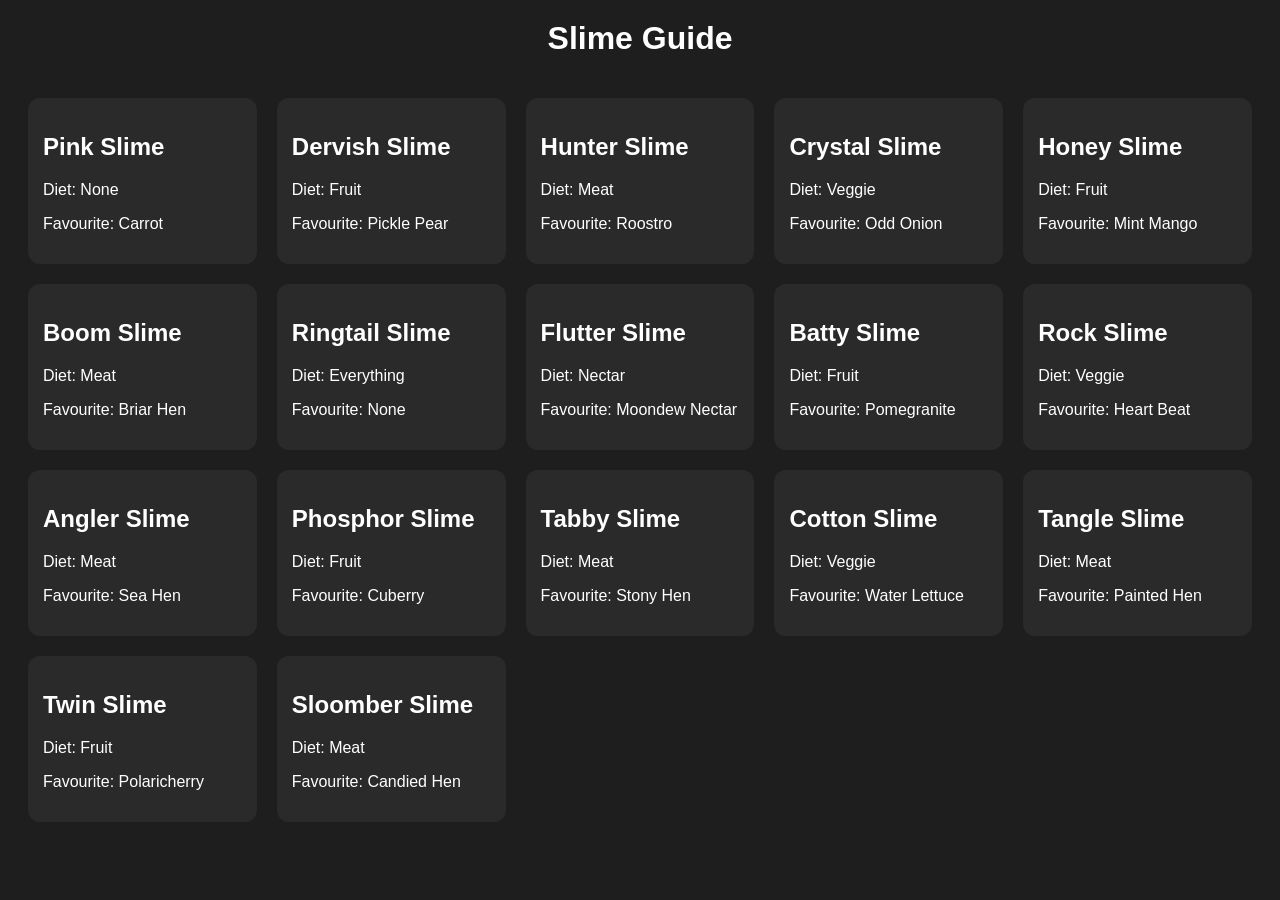
==== index.html @ 5b0cf9a5 "initial commit" ====
<!doctype html>
<html lang="en">
  <head>
    <meta charset="UTF-8" />
    <meta name="viewport" content="width=device-width, initial-scale=1.0" />
    <title>Slime Guide</title>
    <link rel="stylesheet" href="style.css" />
  </head>

  <body>
    <h1>Slime Guide</h1>
    </div>

    <main id="app"></main>

    <script src="main.js"></script>
  </body>
</html>
---- style.css ----
body {
  background: #1e1e1e;
  color: white;
  font-family: sans-serif;
}

header {
  padding: 20px;
  text-align: center;
}

#app {
  display: grid;
  grid-template-columns: repeat(auto-fill, minmax(220px, 1fr));
  gap: 20px;
  padding: 20px;
}
.card {
  background: #2a2a2a;
  border-radius: 12px;
  padding: 15px;
  transition: 0.2s;
}

.card:hover {
  transform: scale(1.03);
}

.card img {
  width: 100%;
  border-radius: 8px;
}

.tag {
  background: #444;
  padding: 4px 8px;
  border-radius: 6px;
  display: inline-block;
  margin-top: 5px;
}
.tabs {
  display: flex;
  justify-content: center;
  gap: 10px;
}
input {
  padding: 10px;
  width: 300px;
  border-radius: 8px;
  border: none;
  
  background: #2a2a2a;
  color: white;
} 
.tabs button {
  padding: 10px 16px;
  border: none;
  border-radius: 8px;

  background: #2a2a2a;
  color: white;

  cursor: pointer;
}
.tabs button:hover {
  background: #3a3a3a;
}
.tabs button.active {
  background: #1e90ff;
}

h1 {
  text-align: center;
  margin-top: 20px;

}
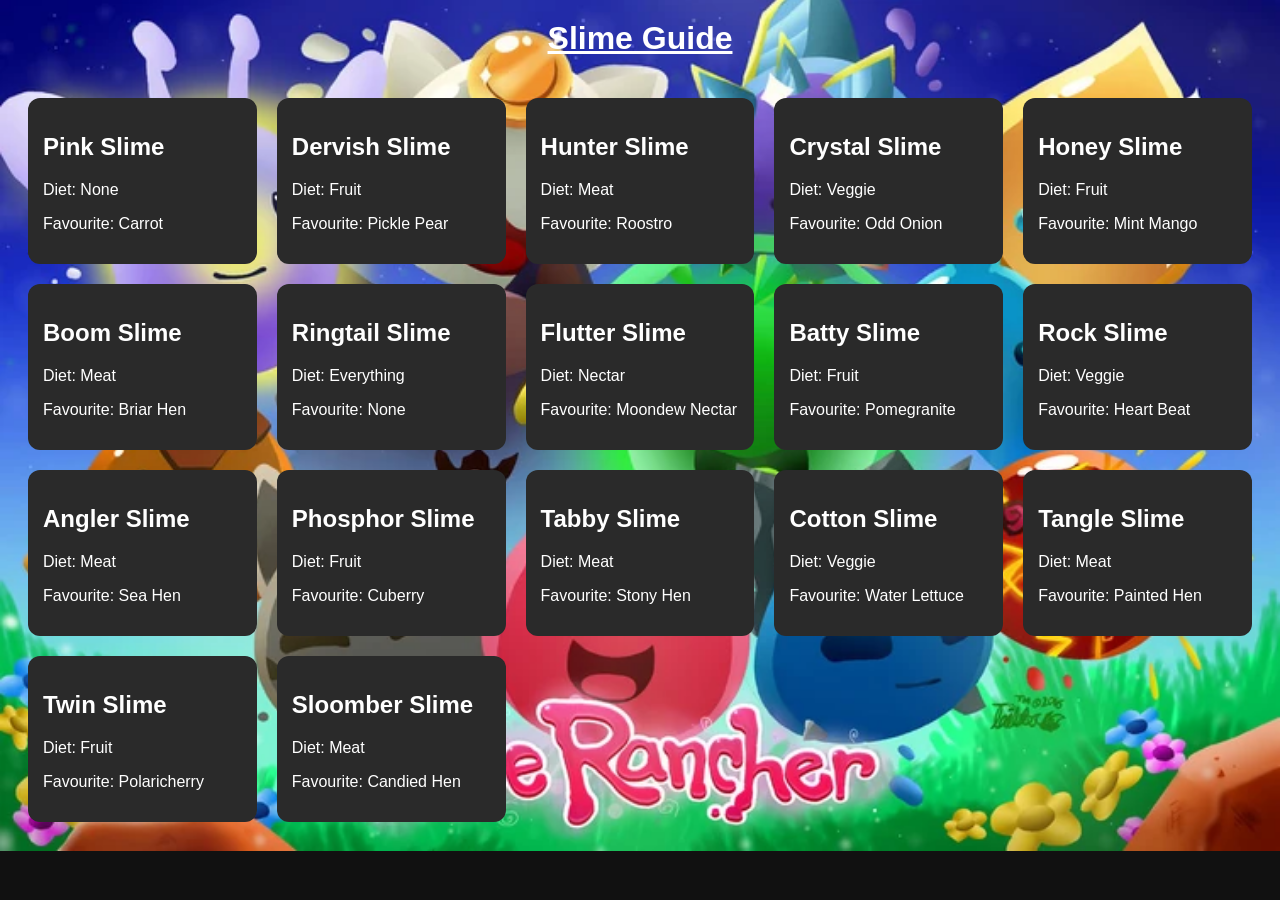
==== commit c15b7d51: "update" ====
--- a/index.html
+++ b/index.html
@@ -8,9 +8,7 @@
   </head>
 
   <body>
-    <h1>Slime Guide</h1>
-    </div>
-
+    <h1><u>Slime Guide</u></h1>
     <main id="app"></main>
 
     <script src="main.js"></script>
--- a/style.css
+++ b/style.css
@@ -1,5 +1,6 @@
 body {
-  background: #1e1e1e;
+  background: #111 url('background.png') no-repeat center center scroll;
+  background-size: cover;
   color: white;
   font-family: sans-serif;
 }
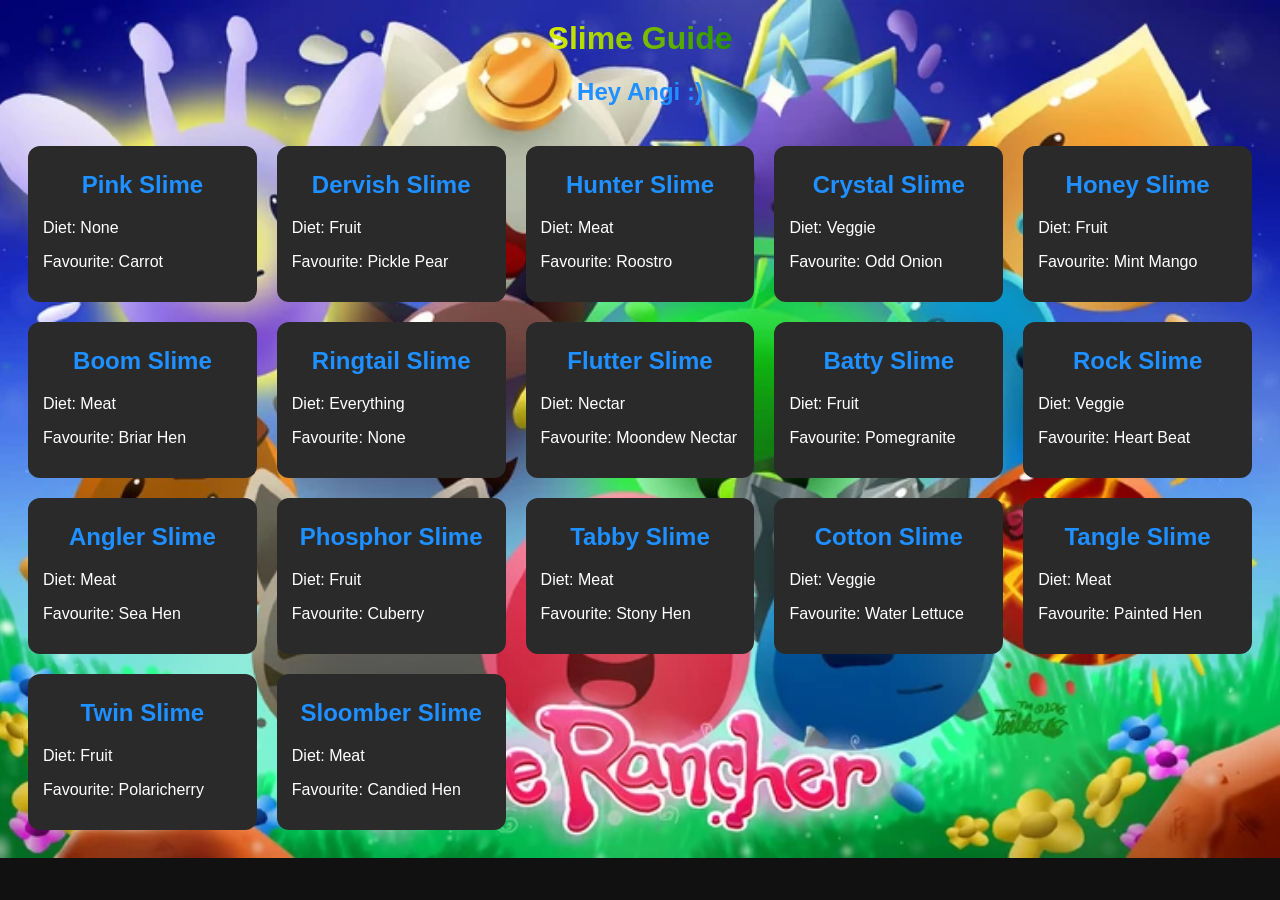
==== commit 0296b26f: "changed css heading" ====
--- a/index.html
+++ b/index.html
@@ -9,6 +9,7 @@
 
   <body>
     <h1><u>Slime Guide</u></h1>
+    <h2>Hey Angi :)</h2>
     <main id="app"></main>
 
     <script src="main.js"></script>
--- a/style.css
+++ b/style.css
@@ -71,7 +71,17 @@
 }
 
 h1 {
+  background: linear-gradient(90deg, red, orange, yellow, green, indigo, violet);
+  -webkit-background-clip: text;
+  -webkit-text-fill-color: transparent;
+  background-clip: text;
+  color: transparent;
   text-align: center;
   margin-top: 20px;
+}
 
+h2 {
+  text-align: center;
+  margin-top: 10px;
+  color: #1e90ff;
 }
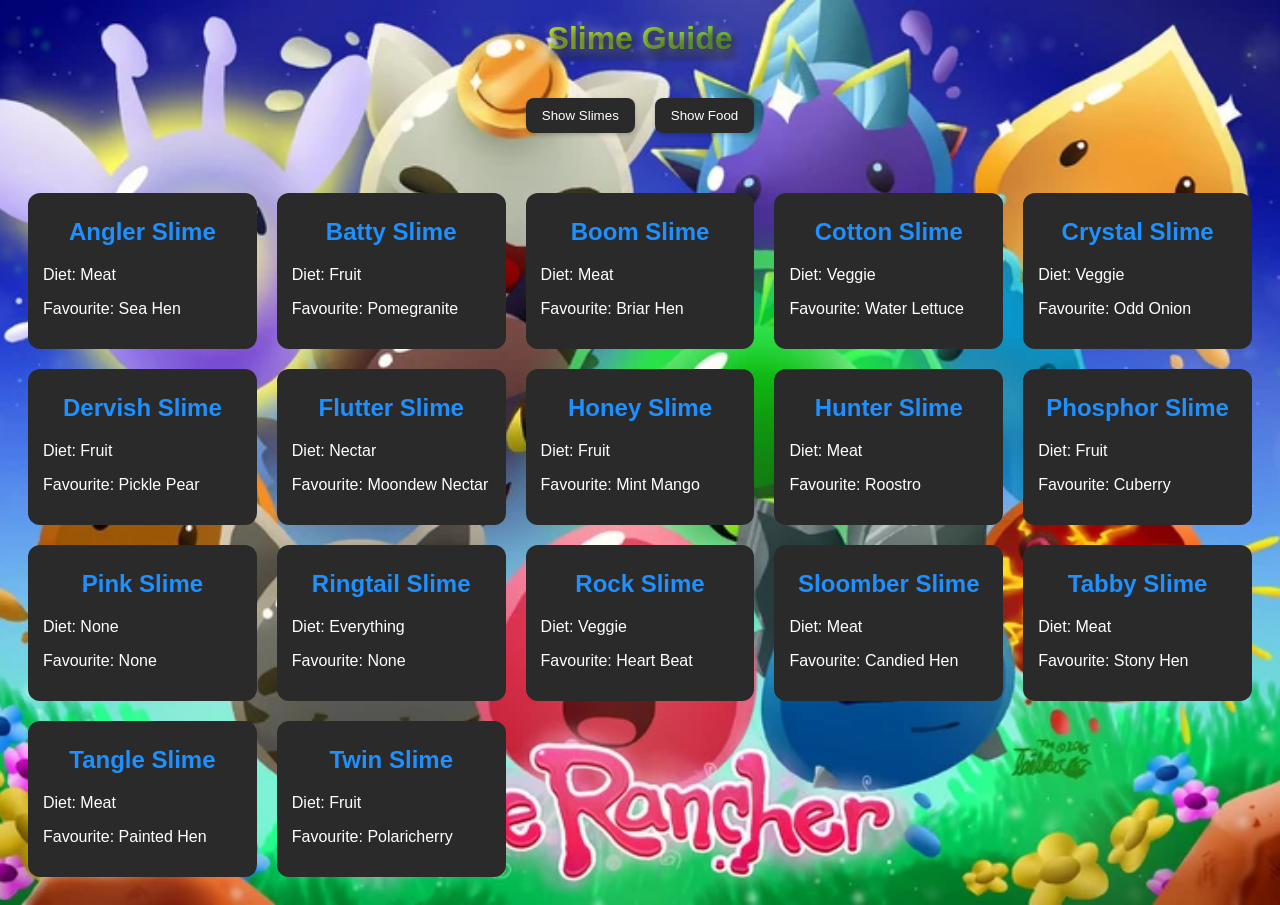
==== commit 943e4201: "v1 deploy ready" ====
--- a/index.html
+++ b/index.html
@@ -9,7 +9,11 @@
 
   <body>
     <h1><u>Slime Guide</u></h1>
-    <h2>Hey Angi :)</h2>
+
+    <div class="buttons">
+      <button id="slime-btn">Show Slimes</button>
+      <button id="food-btn">Show Food</button>
+    </div>
     <main id="app"></main>
 
     <script src="main.js"></script>
--- a/style.css
+++ b/style.css
@@ -15,6 +15,31 @@
   grid-template-columns: repeat(auto-fill, minmax(220px, 1fr));
   gap: 20px;
   padding: 20px;
+}
+
+.buttons {
+  padding: 20px;
+  display: flex;
+  justify-content: center;
+  gap: 20px;
+  margin-bottom: 20px;
+}
+
+.buttons button {
+  padding: 10px 16px;
+  border: none;
+  border-radius: 8px;
+  background: #2a2a2a;
+  color: white;
+  cursor: pointer;
+  transition: all 0.3s ease;
+  box-shadow: 0 2px 4px rgba(0,0,0,0.2);
+}
+
+.buttons button:hover {
+  background: #3a3a3a;
+  box-shadow: 0 4px 8px rgba(0,0,0,0.3);
+  transform: translateY(-2px);
 }
 .card {
   background: #2a2a2a;
@@ -57,27 +82,31 @@
   padding: 10px 16px;
   border: none;
   border-radius: 8px;
-
   background: #2a2a2a;
   color: white;
-
   cursor: pointer;
+  transition: all 0.3s ease;
+  box-shadow: 0 2px 4px rgba(0,0,0,0.2);
 }
 .tabs button:hover {
   background: #3a3a3a;
+  box-shadow: 0 4px 8px rgba(0,0,0,0.3);
+  transform: translateY(-2px);
 }
 .tabs button.active {
   background: #1e90ff;
+  box-shadow: 0 4px 8px rgba(0,0,0,0.3);
 }
 
 h1 {
-  background: linear-gradient(90deg, red, orange, yellow, green, indigo, violet);
+  background: linear-gradient(90deg, #ff69b4, #ffff00, #32cd32, #800080);
   -webkit-background-clip: text;
   -webkit-text-fill-color: transparent;
   background-clip: text;
   color: transparent;
   text-align: center;
   margin-top: 20px;
+  text-shadow: 3px 3px 8px rgba(0,0,0,0.9), 0 0 10px rgba(255,255,255,0.5);
 }
 
 h2 {
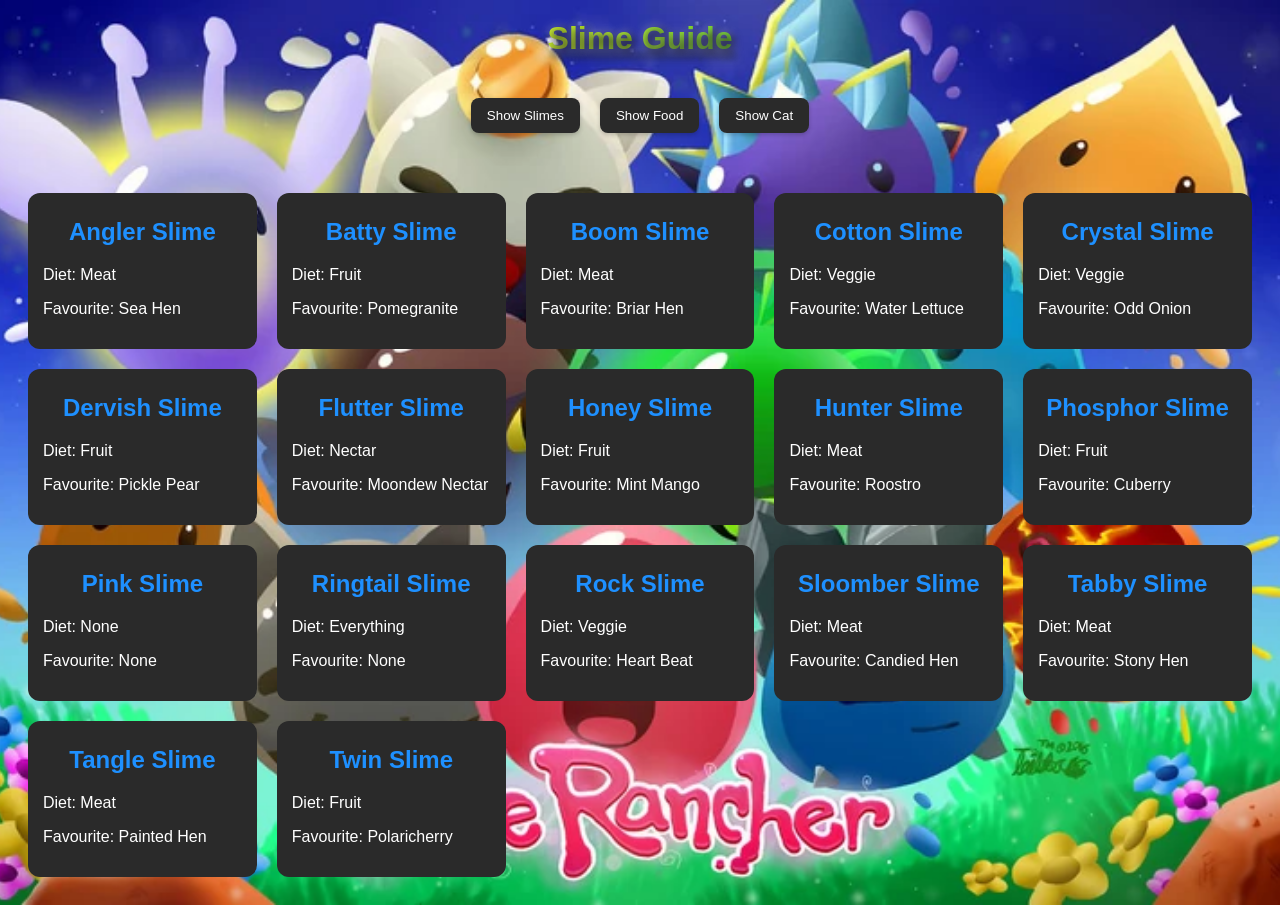
==== commit 738dc5af: "adding cat" ====
--- a/index.html
+++ b/index.html
@@ -13,6 +13,12 @@
     <div class="buttons">
       <button id="slime-btn">Show Slimes</button>
       <button id="food-btn">Show Food</button>
+      <img
+        id="cat"
+        src="breed_abyssinian_cat.jpg"
+        style="display: none; width: 300px"
+      />
+      <button id="cat-btn">Show Cat</button>
     </div>
     <main id="app"></main>
 
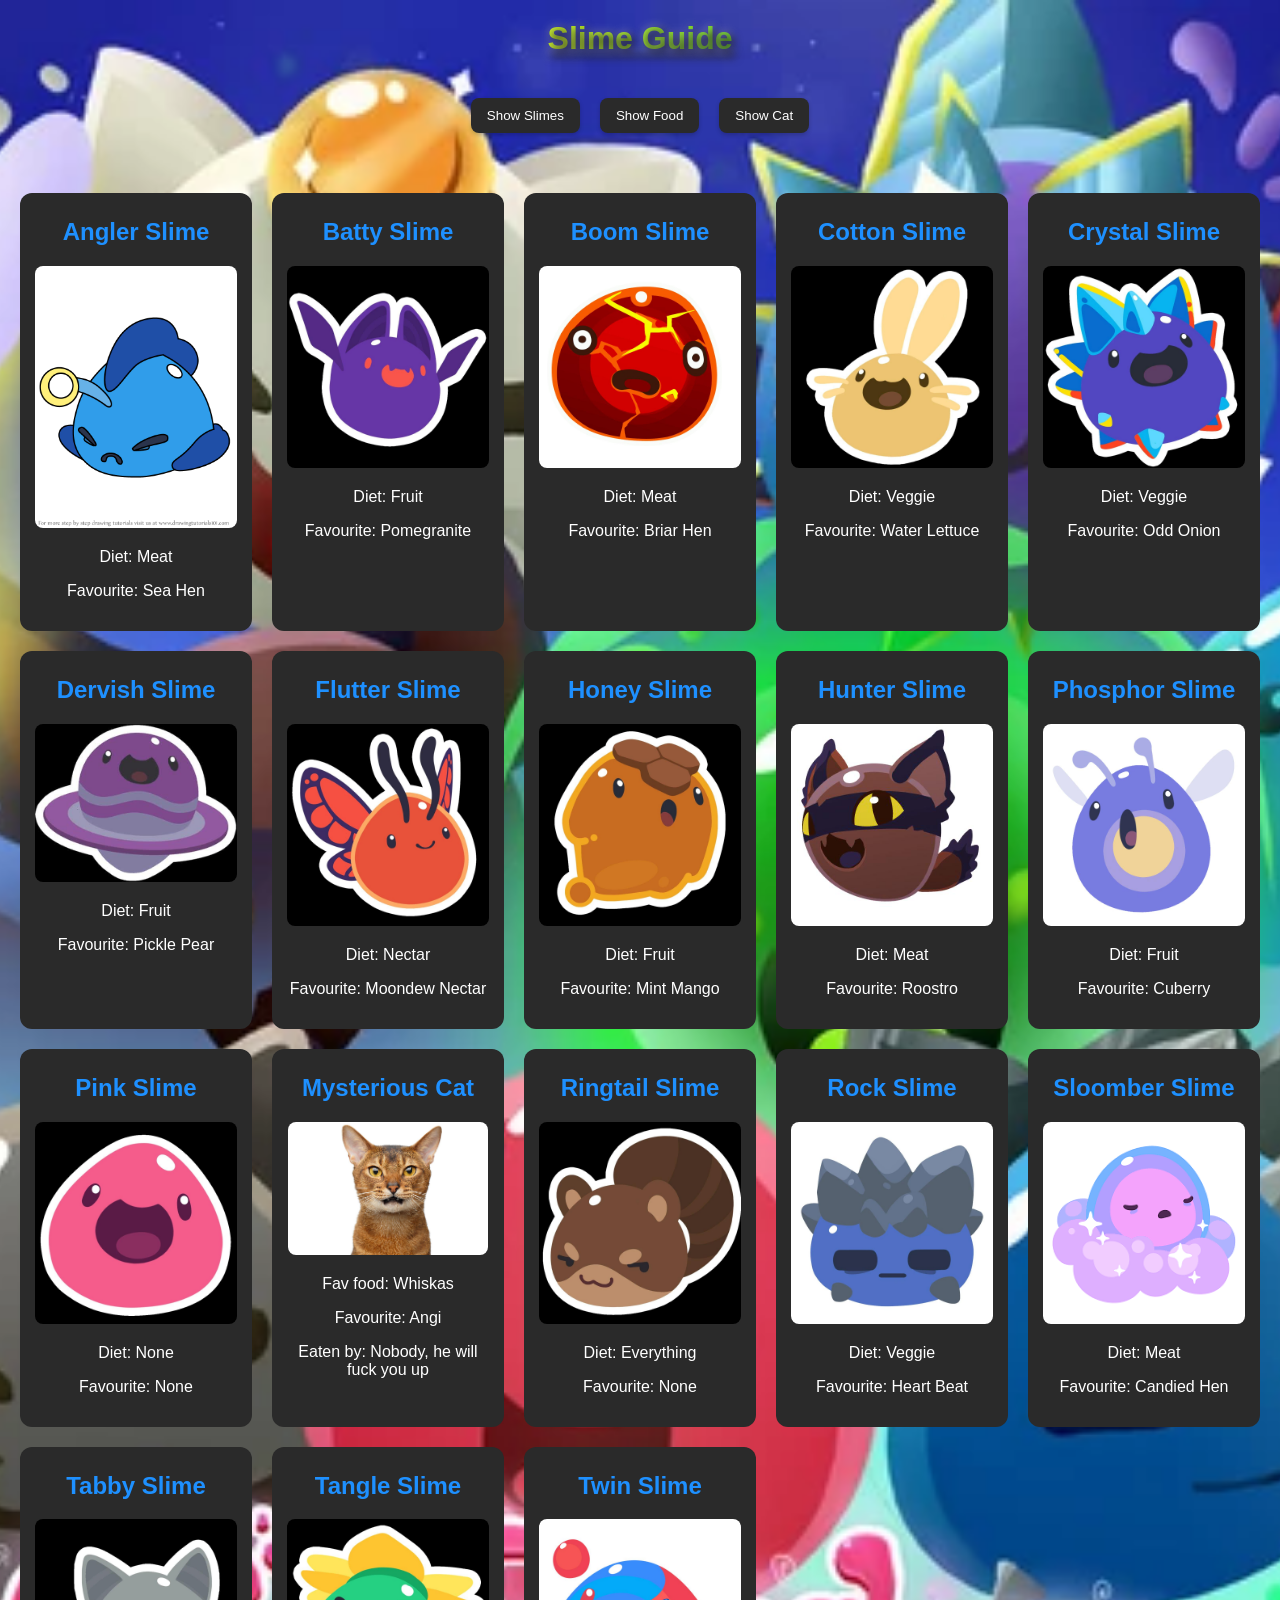
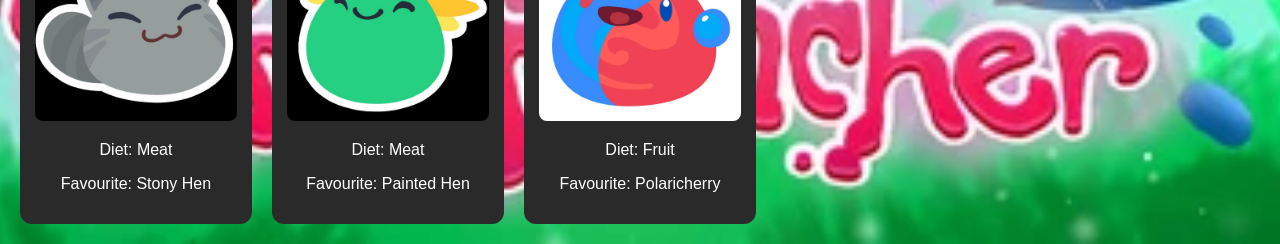
==== commit 117c3f32: "added inline annotations which explains the code" ====
--- a/index.html
+++ b/index.html
@@ -1,27 +1,43 @@
 <!doctype html>
+<!-- This declares the document type as HTML5 -->
 <html lang="en">
+  <!-- The root element of the HTML document, with language set to English -->
   <head>
+    <!-- Contains meta-information about the document -->
     <meta charset="UTF-8" />
+    <!-- Specifies the character encoding as UTF-8 for proper text display -->
     <meta name="viewport" content="width=device-width, initial-scale=1.0" />
+    <!-- Sets the viewport for responsive design on mobile devices -->
     <title>Slime Guide</title>
+    <!-- The title of the webpage that appears in the browser tab -->
     <link rel="stylesheet" href="style.css" />
+    <!-- Links to the external CSS file for styling the page -->
   </head>
 
   <body>
+    <!-- The main content of the webpage -->
     <h1><u>Slime Guide</u></h1>
+    <!-- A heading element displaying the title "Slime Guide" with underline -->
 
     <div class="buttons">
+      <!-- A container div for the buttons, styled with the "buttons" class -->
       <button id="slime-btn">Show Slimes</button>
+      <!-- A button to show the slimes, with ID "slime-btn" for JavaScript interaction -->
       <button id="food-btn">Show Food</button>
+      <!-- A button to show the food, with ID "food-btn" -->
       <img
         id="cat"
         src="breed_abyssinian_cat.jpg"
         style="display: none; width: 300px"
       />
+      <!-- An image of a cat, initially hidden (display: none), with ID "cat" and width 300px -->
       <button id="cat-btn">Show Cat</button>
+      <!-- A button to toggle the cat image, with ID "cat-btn" -->
     </div>
     <main id="app"></main>
+    <!-- The main content area where dynamic content (slimes, food, etc.) will be inserted, with ID "app" -->
 
     <script src="main.js"></script>
+    <!-- Links to the external JavaScript file for interactivity -->
   </body>
 </html>
--- a/style.css
+++ b/style.css
@@ -1,116 +1,223 @@
+/* Styles for the body element, which is the main container of the page */
 body {
+  /* Set background color to dark gray (#111) with a background image 'background.png' */
   background: #111 url('background.png') no-repeat center center scroll;
+  /* Size the background image to cover the entire area */
   background-size: cover;
-  color: white;
+  /* Set text color to white */
+  color: white;
+  /* Set font family to sans-serif */
   font-family: sans-serif;
-}
-
+  /* Set width to 100% of the viewport */
+  width: 100%;
+  /* Set minimum height to 100% of the viewport height */
+  min-height: 100vh;
+  /* Position the background image at center center */
+  background-position: center center;
+  /* Do not repeat the background image */
+  background-repeat: no-repeat;
+  /* Center-align text */
+  text-align: center;
+  /* Remove default margin */
+  margin: 0;
+  /* Remove default padding */
+  padding: 0;
+}
+
+/* Styles for header elements (though not used in HTML, general styling) */
 header {
+  /* Add padding around the header */
   padding: 20px;
-  text-align: center;
-}
-
+  /* Center-align text in header */
+  text-align: center;
+}
+
+/* Styles for the main app container where content is dynamically inserted */
 #app {
+  /* Use CSS Grid for layout */
   display: grid;
+  /* Create columns that auto-fill with minimum width 220px and flexible */
   grid-template-columns: repeat(auto-fill, minmax(220px, 1fr));
+  /* Add gap between grid items */
   gap: 20px;
+  /* Add padding around the app container */
   padding: 20px;
 }
 
+/* Styles for the buttons container */
 .buttons {
+  /* Add padding around the buttons */
   padding: 20px;
+  /* Use flexbox for horizontal layout */
   display: flex;
+  /* Center-align items horizontally */
   justify-content: center;
+  /* Add gap between buttons */
   gap: 20px;
+  /* Add bottom margin */
   margin-bottom: 20px;
 }
 
+/* Styles for buttons inside the buttons container */
 .buttons button {
+  /* Add padding inside buttons */
   padding: 10px 16px;
+  /* Remove border */
   border: none;
-  border-radius: 8px;
-  background: #2a2a2a;
-  color: white;
+  /* Add border radius for rounded corners */
+  border-radius: 8px;
+  /* Set background color to dark gray */
+  background: #2a2a2a;
+  /* Set text color to white */
+  color: white;
+  /* Change cursor to pointer on hover */
   cursor: pointer;
+  /* Add transition for smooth hover effects */
   transition: all 0.3s ease;
+  /* Add box shadow for depth */
   box-shadow: 0 2px 4px rgba(0,0,0,0.2);
 }
 
+/* Hover styles for buttons */
 .buttons button:hover {
+  /* Change background color on hover */
   background: #3a3a3a;
+  /* Increase box shadow on hover */
   box-shadow: 0 4px 8px rgba(0,0,0,0.3);
+  /* Add upward translation on hover */
   transform: translateY(-2px);
 }
+
+/* Styles for card elements (used for slimes, food, cat) */
 .card {
-  background: #2a2a2a;
+  /* Set background color to dark gray */
+  background: #2a2a2a;
+  /* Add border radius for rounded corners */
   border-radius: 12px;
+  /* Add padding inside cards */
   padding: 15px;
+  /* Add transition for smooth hover effects */
   transition: 0.2s;
 }
 
+/* Hover styles for cards */
 .card:hover {
+  /* Scale up slightly on hover */
   transform: scale(1.03);
 }
 
+/* Styles for images inside cards */
 .card img {
+  /* Set image width to 100% of card */
   width: 100%;
-  border-radius: 8px;
-}
-
+  /* Add border radius to images */
+  border-radius: 8px;
+}
+
+/* Styles for tag elements (not used in current HTML) */
 .tag {
+  /* Set background color to medium gray */
   background: #444;
+  /* Add padding inside tags */
   padding: 4px 8px;
+  /* Add border radius */
   border-radius: 6px;
+  /* Display as inline block */
   display: inline-block;
+  /* Add top margin */
   margin-top: 5px;
 }
+
+/* Styles for tabs container (not used) */
 .tabs {
+  /* Use flexbox for layout */
   display: flex;
+  /* Center-align items */
   justify-content: center;
+  /* Add gap between items */
   gap: 10px;
 }
+
+/* Styles for input elements */
 input {
+  /* Add padding inside inputs */
   padding: 10px;
+  /* Set width to 300px */
   width: 300px;
-  border-radius: 8px;
+  /* Add border radius */
+  border-radius: 8px;
+  /* Remove border */
   border: none;
-  
-  background: #2a2a2a;
-  color: white;
-} 
+  /* Set background color to dark gray */
+  background: #2a2a2a;
+  /* Set text color to white */
+  color: white;
+}
+
+/* Styles for buttons in tabs (similar to .buttons button) */
 .tabs button {
+  /* Add padding */
   padding: 10px 16px;
+  /* Remove border */
   border: none;
-  border-radius: 8px;
-  background: #2a2a2a;
-  color: white;
+  /* Add border radius */
+  border-radius: 8px;
+  /* Set background */
+  background: #2a2a2a;
+  /* Set text color */
+  color: white;
+  /* Cursor pointer */
   cursor: pointer;
+  /* Transition */
   transition: all 0.3s ease;
+  /* Box shadow */
   box-shadow: 0 2px 4px rgba(0,0,0,0.2);
 }
+
+/* Hover for tabs buttons */
 .tabs button:hover {
+  /* Change background */
   background: #3a3a3a;
+  /* Increase shadow */
   box-shadow: 0 4px 8px rgba(0,0,0,0.3);
+  /* Translate up */
   transform: translateY(-2px);
 }
+
+/* Active state for tabs buttons */
 .tabs button.active {
+  /* Set background to blue */
   background: #1e90ff;
+  /* Increase shadow */
   box-shadow: 0 4px 8px rgba(0,0,0,0.3);
 }
 
+/* Styles for h1 headings */
 h1 {
+  /* Create a gradient background for text */
   background: linear-gradient(90deg, #ff69b4, #ffff00, #32cd32, #800080);
+  /* Clip background to text for webkit browsers */
   -webkit-background-clip: text;
+  /* Make text fill transparent to show gradient */
   -webkit-text-fill-color: transparent;
+  /* Standard background clip for text */
   background-clip: text;
+  /* Fallback color */
   color: transparent;
-  text-align: center;
+  /* Center align */
+  text-align: center;
+  /* Top margin */
   margin-top: 20px;
+  /* Add text shadow for effect */
   text-shadow: 3px 3px 8px rgba(0,0,0,0.9), 0 0 10px rgba(255,255,255,0.5);
 }
 
+/* Styles for h2 headings */
 h2 {
-  text-align: center;
+  /* Center align */
+  text-align: center;
+  /* Top margin */
   margin-top: 10px;
+  /* Set color to blue */
   color: #1e90ff;
 }
